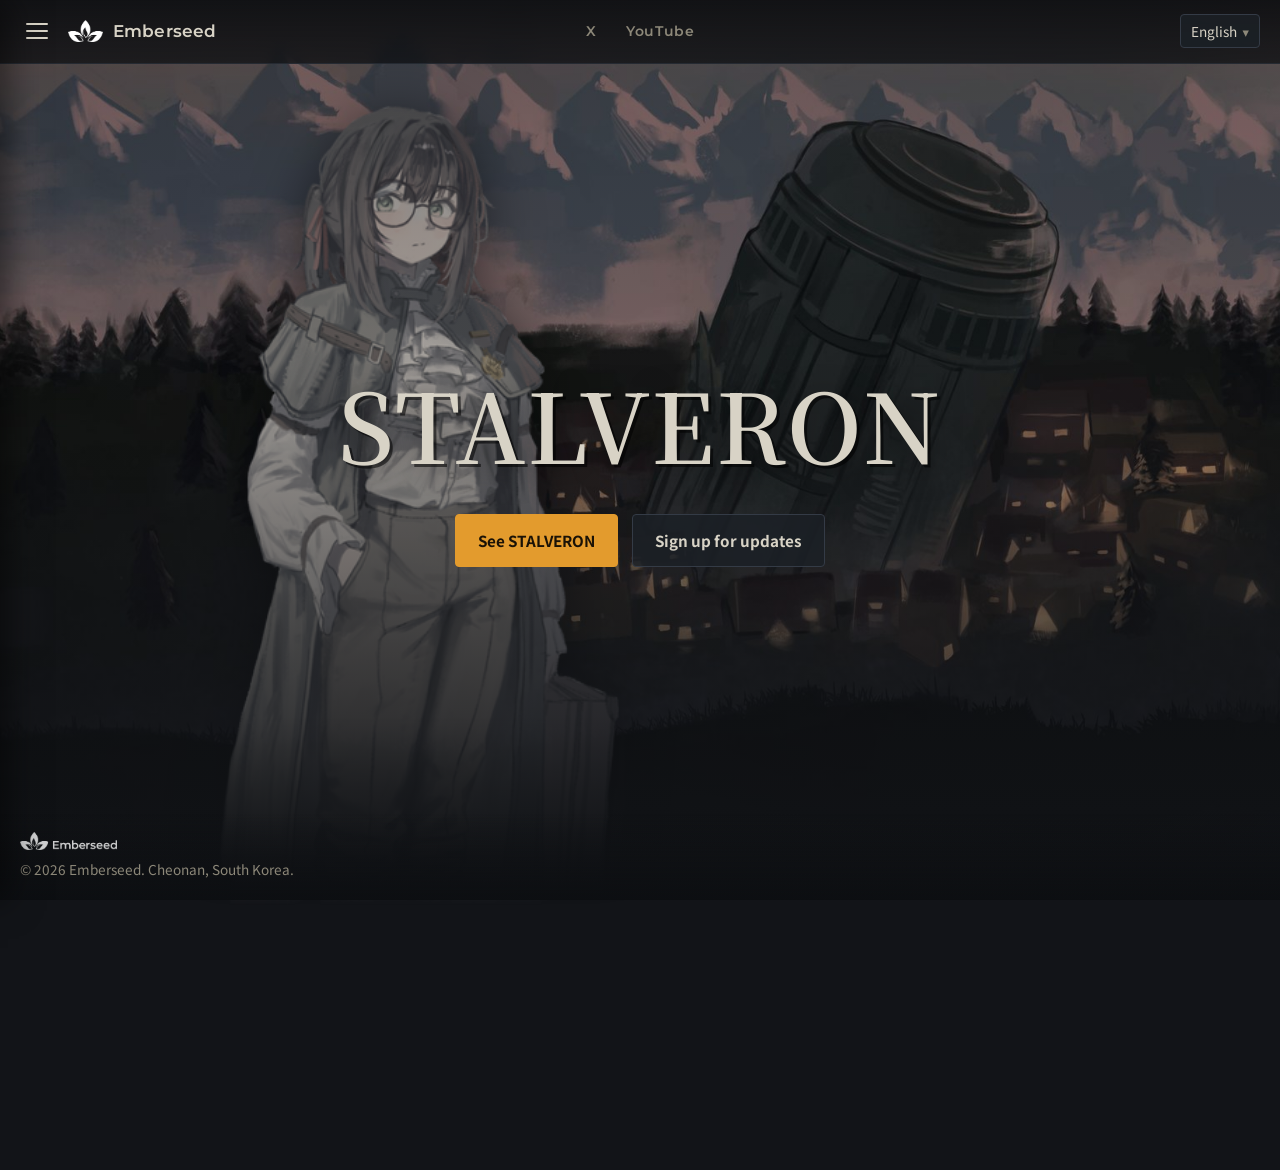
==== index.html @ d2053324 "서랍 STALVERON = 접고 펴는 머리(기본 펼침) · 밑에 게임 소개·데브로그·스핀오프 소설" ====
<!DOCTYPE html>
<html lang="ko">
<head>
<meta charset="utf-8">
<meta name="viewport" content="width=device-width, initial-scale=1">
<title data-i18n="home.title">Emberseed — 인디 게임 개발팀 엠버시드</title>
<meta name="description" data-i18n-content="home.desc" content="인디 게임 개발팀 Emberseed. 첫 작품 STALVERON을 만들고 있습니다.">
<meta property="og:title" content="Emberseed">
<meta property="og:description" data-i18n-content="home.desc" content="인디 게임 개발팀 Emberseed. 첫 작품 STALVERON을 만들고 있습니다.">
<meta property="og:image" content="assets/img/hero_dawn.jpg">
<link rel="icon" href="assets/img/favicon.png">
<link rel="preconnect" href="https://fonts.googleapis.com">
<link href="https://fonts.googleapis.com/css2?family=Montserrat:wght@500;600;700&family=Noto+Sans+KR:wght@400;500;700&family=Noto+Sans+JP:wght@400;500;700&family=Noto+Sans+SC:wght@400;500;700&family=Noto+Serif+KR:wght@400;600&display=swap" rel="stylesheet">
<link rel="stylesheet" href="assets/css/site.css">
</head>
<body class="home">

<header class="topbar">
  <div class="wrap">
    <div class="left">
      <button class="menu-btn" type="button" aria-label="메뉴" aria-expanded="false"><span></span><span></span><span></span></button>
      <a class="brand" href="index.html"><img src="assets/img/mark_white.png" alt=""> Emberseed</a>
    </div>
    <nav class="social" aria-label="Channels">
      <a href="https://x.com/emberseedgames" target="_blank" rel="noopener" title="X">X</a>
      <a href="https://www.youtube.com/@emberseedgames" target="_blank" rel="noopener" title="YouTube">YouTube</a>
    </nav>
    <div class="right">
      <div class="lang" aria-label="Language">
        <button class="lang-cur" type="button" aria-haspopup="listbox" aria-expanded="false"><span class="lang-cur-label">한국어</span><span class="caret">▾</span></button>
        <div class="lang-menu" role="listbox">
          <button type="button" role="option" data-lang="ko">한국어</button>
          <button type="button" role="option" data-lang="en">English</button>
          <button type="button" role="option" data-lang="ja">日本語</button>
          <button type="button" role="option" data-lang="zh">简体中文</button>
        </div>
      </div>
    </div>
  </div>
</header>

<div class="drawer-dim"></div>
<aside class="drawer" aria-hidden="true">
  <div class="drawer-head">
    <a class="brand" href="index.html"><img src="assets/img/mark_white.png" alt=""> Emberseed</a>
    <button class="drawer-close" type="button" aria-label="닫기">×</button>
  </div>
  <nav class="drawer-nav">
    <a href="team.html" data-i18n="nav.team">팀 소개</a>
    <div class="group open">
      <button class="group-head" type="button" aria-expanded="true"><span data-i18n="nav.game">STALVERON</span><span class="caret">▾</span></button>
      <div class="sub">
        <a href="stalveron.html" data-i18n="nav.intro">게임 소개</a>
        <a href="devlog.html" data-i18n="nav.devlog">데브로그</a>
        <a href="spinoff.html" data-i18n="nav.spinoff">스핀오프 소설</a>
      </div>
    </div>
    <a href="notify.html" data-i18n="nav.notify">소식 알림 신청</a>
    <div class="bottom">
      <a href="contact.html" data-i18n="nav.contact">연락</a>
    </div>
  </nav>
</aside>

<section class="hero">
  <img class="char" src="assets/img/portrait_elina.png" alt="">
  <div class="inner">
    <h1 class="game-title">STALVERON</h1>
    <a class="btn primary" href="stalveron.html" data-i18n="btn.game">STALVERON 보기</a>
    <a class="btn" href="notify.html#notify" data-notify data-i18n="btn.notify.news">소식 알림 신청</a>
  </div>
</section>

<footer class="footer">
  <div class="wrap">
    <div>
      <a class="brand" href="index.html"><img src="assets/img/logo_white_h.png" alt="Emberseed"></a>
      <div style="margin-top:8px" data-i18n="footer.copy">© 2026 Emberseed. 천안, 대한민국.</div>
    </div>
  </div>
</footer>

<script src="assets/i18n.js"></script>
<script src="assets/site.js"></script>
</body>
</html>
---- assets/css/site.css ----
/* Emberseed — 회사 홈페이지 · 톤 = 게임 UI 토큰(minosproto/ui/ui_theme.gd) */
:root {
  --ground: #121418;     /* 화면 바닥 강철 */
  --steel: #1c2026;      /* 판 강철 */
  --steel-hi: #343b46;   /* 모서리 빛 */
  --steel-lo: #0c0e11;   /* 모서리 그늘 */
  --ink: #d8d3c6;        /* 글(따뜻한 회백) */
  --ink-dim: #8d8879;    /* 흐린 글 · 라벨 */
  --amber: #e39b2d;      /* 주목 */
  --amber-deep: #a86a15;
  --star: #5fa8c7;       /* 별의 것 */
  --star-glow: #39c6e8;
  --magenta: #bf2389;    /* 회사 로고 단색 */
  --paper: #242118;
  --paper-ink: #cfc6ae;
  --max: 1120px;
  --font: "Noto Sans KR", "Pretendard", system-ui, -apple-system, "Segoe UI", sans-serif;
  --font-en: "Montserrat", "Noto Sans KR", sans-serif;
}
* { box-sizing: border-box; }
html { scroll-behavior: smooth; }
body {
  margin: 0; background: var(--ground); color: var(--ink);
  font-family: var(--font); font-size: 17px; line-height: 1.75;
  -webkit-font-smoothing: antialiased; word-break: keep-all;
}
a { color: var(--star); text-decoration: none; }
a:hover { color: var(--star-glow); }
img { max-width: 100%; display: block; }
h1, h2, h3 { font-weight: 700; line-height: 1.25; margin: 0 0 .5em; letter-spacing: -.01em; }
h1 { font-size: 2.6rem; }
h2 { font-size: 1.9rem; }
h3 { font-size: 1.2rem; }
p { margin: 0 0 1em; }
.en { font-family: var(--font-en); }
.dim { color: var(--ink-dim); }
.wrap { max-width: var(--max); margin: 0 auto; padding: 0 24px; }

/* ── 상단 바 ── */
.topbar {
  position: fixed; inset: 0 0 auto 0; z-index: 10; height: 64px;
  display: flex; align-items: center;
  background: linear-gradient(to bottom, rgba(12,14,17,.92), rgba(12,14,17,.75));
  border-bottom: 1px solid rgba(52,59,70,.6); backdrop-filter: blur(6px);
}
.topbar .wrap { display: grid; grid-template-columns: 1fr auto 1fr; align-items: center; width: 100%; max-width: none; padding: 0 20px; }   /* 왼쪽 ☰·마크 · 가운데 X·YouTube · 오른쪽 언어 */
.topbar .right { justify-self: end; }
.brand { display: flex; align-items: center; gap: 10px; color: var(--ink); font-family: var(--font-en); font-weight: 600; font-size: 1.05rem; letter-spacing: .01em; }
.brand img { height: 22px; width: auto; }
.topbar .left, .topbar .right { display: flex; align-items: center; gap: 14px; }
.social { display: flex; gap: 6px; justify-self: center; }
.social a { color: var(--ink-dim); font-family: var(--font-en); font-weight: 600; font-size: .9rem; letter-spacing: .04em; padding: 6px 12px; border-radius: 4px; }
.social a:hover { color: var(--amber); background: rgba(52,59,70,.35); }
/* ☰ */
.menu-btn { display: grid; gap: 5px; background: none; border: 0; padding: 8px 6px; cursor: pointer; }
.menu-btn span { display: block; width: 22px; height: 2px; background: var(--ink); border-radius: 2px; transition: .2s; }
.menu-btn:hover span { background: var(--amber); }
/* 서랍(왼쪽에서 밀려 나옴) */
.drawer-dim { position: fixed; inset: 0; background: rgba(0,0,0,.55); opacity: 0; pointer-events: none; transition: opacity .25s; z-index: 30; }
.drawer { position: fixed; top: 0; bottom: 0; left: 0; width: min(320px, 86vw); background: var(--steel); border-right: 1px solid var(--steel-hi); box-shadow: 8px 0 32px rgba(0,0,0,.5); transform: translateX(-100%); transition: transform .28s cubic-bezier(.2,.7,.2,1); z-index: 31; display: flex; flex-direction: column; }
body.drawer-open .drawer { transform: none; }
body.drawer-open .drawer-dim { opacity: 1; pointer-events: auto; }
.drawer-head { display: flex; align-items: center; justify-content: space-between; height: 64px; padding: 0 16px 0 20px; border-bottom: 1px solid rgba(52,59,70,.6); }
.drawer-close { background: none; border: 0; color: var(--ink-dim); font-size: 1.6rem; line-height: 1; cursor: pointer; padding: 4px 8px; }
.drawer-close:hover { color: var(--ink); }
.drawer-nav { display: flex; flex-direction: column; padding: 14px 12px; flex: 1; }
.drawer-nav a { color: var(--ink); padding: 12px 14px; border-radius: 4px; font-size: 1.05rem; font-weight: 500; }
.drawer-nav a:hover { background: rgba(52,59,70,.45); }
.drawer-nav a.on { color: var(--amber); }
.drawer-nav .group-head { display: flex; align-items: center; justify-content: space-between; width: 100%; background: none; border: 0; color: var(--ink); padding: 12px 14px; border-radius: 4px; font-size: 1.05rem; font-weight: 500; font-family: inherit; cursor: pointer; text-align: left; }
.drawer-nav .group-head:hover { background: rgba(52,59,70,.45); }
.drawer-nav .group-head .caret { color: var(--ink-dim); transition: transform .2s; }
.drawer-nav .group:not(.open) .group-head .caret { transform: rotate(-90deg); }
.drawer-nav .group:not(.open) .sub { display: none; }
.drawer-nav .sub { display: flex; flex-direction: column; margin: 0 0 6px 18px; border-left: 2px solid var(--steel-hi); }
.drawer-nav .sub a { font-size: .95rem; color: var(--ink-dim); padding: 9px 14px; }
.drawer-nav .sub a:hover, .drawer-nav .sub a.on { color: var(--amber); }
.drawer-nav .bottom { margin-top: auto; border-top: 1px solid rgba(52,59,70,.6); padding-top: 12px; display: flex; flex-direction: column; }
.notify-page { padding: 12px; }
/* 언어 전환기(드롭다운) */
.lang { position: relative; }
.lang-cur { display: flex; align-items: center; gap: 6px; background: rgba(28,32,38,.85); border: 1px solid var(--steel-hi); color: var(--ink); border-radius: 4px; padding: 6px 10px; font-size: .85rem; font-family: inherit; cursor: pointer; }
.lang-cur:hover { border-color: var(--amber); }
.lang-cur .caret { color: var(--ink-dim); font-size: .8rem; }
.lang-menu { display: none; position: absolute; right: 0; top: calc(100% + 6px); min-width: 140px; background: var(--steel); border: 1px solid var(--steel-hi); border-radius: 6px; padding: 6px; box-shadow: 0 10px 28px rgba(0,0,0,.5); z-index: 20; }
.lang.open .lang-menu { display: grid; }
.lang-menu button { display: block; width: 100%; text-align: left; background: none; border: 0; color: var(--ink-dim); padding: 8px 10px; border-radius: 4px; font-size: .9rem; font-family: inherit; cursor: pointer; }
.lang-menu button:hover { color: var(--ink); background: rgba(52,59,70,.45); }
.lang-menu button.on { color: var(--amber); }
html[lang="ja"] body { font-family: "Noto Sans JP", var(--font); word-break: normal; }
html[lang="zh"] body { font-family: "Noto Sans SC", var(--font); word-break: normal; }
html[lang="en"] body { word-break: normal; }

/* ── 히어로(첫 화면) ── */
.hero {
  position: relative; min-height: 100vh; display: grid; place-items: center; text-align: center;
  background: var(--ground) url("../img/hero_dawn.jpg") center / cover no-repeat;
}
.hero::after {
  content: ""; position: absolute; inset: 0;
  background: linear-gradient(to bottom, rgba(18,20,24,.35) 0%, rgba(18,20,24,.15) 40%, rgba(18,20,24,.92) 100%);
}
.hero .inner { position: relative; z-index: 1; padding: 120px 24px 80px; }
/* 게임 타이틀 화면 그대로(scenes/title_screen.gd _apply_ink_theme) = 명조 · 종이빛 · 검은 그림자 · 호박 부제 */
.hero .game-title { font-family: "Noto Serif KR", serif; font-weight: 600; font-size: clamp(64px, 7.5vw, 120px); line-height: 1.05; letter-spacing: .02em; color: #d8d3c6; text-shadow: 3px 3px 0 rgba(0,0,0,.55), 0 6px 30px rgba(0,0,0,.5); margin: 0 0 40px; }
.hero .lead { font-size: 1.25rem; margin-bottom: .3em; }
.hero .sub { color: var(--ink-dim); font-size: .95rem; margin-bottom: 36px; }
/* 회사 첫 화면 = 한 화면(스크롤 없음) · 왼쪽 엘리나 */
body.home { overflow: hidden; height: 100vh; }
body.home .hero { height: 100vh; min-height: 0; }
body.home .footer { position: fixed; left: 0; right: 0; bottom: 0; border-top: 0; padding: 18px 0; background: linear-gradient(to top, rgba(12,14,17,.85), rgba(12,14,17,0)); z-index: 2; }
body.home .footer .wrap { justify-content: flex-start; max-width: none; padding: 0 20px; }   /* 맨 왼쪽 아래 */
.hero .char {
  /* 상반신만 크게 = 전신 그림을 2배로 키워 화면 아래로 내린다(머리~허리만 보임) */
  position: absolute; left: -1vw; bottom: -30vh; height: 140vh; width: auto; z-index: 0;   /* 0 = 배경 어둠(::after) 아래 → 같은 톤을 받는다 · 머리 꼭대기 ≈ 화면 14% */
  filter: brightness(.86) saturate(.85) contrast(.96) drop-shadow(0 8px 26px rgba(0,0,0,.55));
  -webkit-mask-image: linear-gradient(to bottom, #000 64%, rgba(0,0,0,0) 79%);
  mask-image: linear-gradient(to bottom, #000 64%, rgba(0,0,0,0) 79%);              /* 허벅지 아래는 땅 어둠에 녹인다 */
  pointer-events: none;
}
@media (max-width: 1100px) { .hero .char { height: 70vh; left: 0; opacity: .85; } }
@media (max-width: 820px) { .hero .char { display: none; } }

/* ── 작은 배너(하위 페이지 머리) ── */
.banner {
  position: relative; min-height: 46vh; display: grid; align-items: end;
  background-color: var(--ground); background-position: center; background-size: cover; background-repeat: no-repeat;
}
.banner::after { content: ""; position: absolute; inset: 0; background: linear-gradient(to bottom, rgba(18,20,24,.55), rgba(18,20,24,.96)); }
.banner .inner { position: relative; z-index: 1; padding: 120px 0 36px; }
.banner .kicker { color: var(--amber); font-size: .85rem; letter-spacing: .25em; text-transform: uppercase; font-family: var(--font-en); margin-bottom: 8px; }
.banner h1 { margin-bottom: .2em; }
.banner .tag { color: var(--ink-dim); font-size: 1.05rem; max-width: 640px; }

/* ── 버튼 ── */
.btn {
  display: inline-block; padding: 12px 22px; border-radius: 4px; font-weight: 700; font-size: .95rem;
  border: 1px solid var(--steel-hi); background: rgba(28,32,38,.85); color: var(--ink); transition: .15s;
}
.btn:hover { border-color: var(--amber); color: var(--amber); }
.btn.primary { background: var(--amber); border-color: var(--amber); color: #1a1206; }
.btn.primary:hover { background: #f0ad45; color: #1a1206; }
.btn + .btn { margin-left: 10px; }

/* ── 절 ── */
.section { padding: 80px 0; border-top: 1px solid rgba(52,59,70,.45); }
.section.tight { padding: 56px 0; }
.section .kicker { color: var(--amber); font-size: .8rem; letter-spacing: .25em; text-transform: uppercase; font-family: var(--font-en); margin-bottom: 6px; }
.section h2 { margin-bottom: .6em; }
.cols { display: grid; gap: 40px; grid-template-columns: 1fr 1fr; align-items: start; }
.cols-3 { display: grid; gap: 24px; grid-template-columns: repeat(3, 1fr); }
.prose { max-width: 720px; }
.prose p { color: var(--ink); }
.prose .quote { color: var(--paper-ink); border-left: 3px solid var(--amber-deep); padding: 4px 0 4px 18px; margin: 1.4em 0; font-size: 1.12rem; }

/* 판(카드) = 강철판 */
.card {
  background: var(--steel); border: 1px solid var(--steel-hi); border-radius: 6px; padding: 24px;
  box-shadow: inset 0 1px 0 rgba(255,255,255,.04), 0 6px 20px rgba(0,0,0,.35);
}
.card h3 { color: var(--ink); }
.card p { color: var(--ink-dim); font-size: .97rem; margin: 0; }
.card .n { color: var(--amber); font-family: var(--font-en); font-weight: 600; font-size: .8rem; letter-spacing: .15em; margin-bottom: 8px; }

/* 그림 */
.figure { border: 1px solid var(--steel-hi); border-radius: 6px; overflow: hidden; background: var(--steel-lo); }
.figure figcaption { padding: 10px 14px; color: var(--ink-dim); font-size: .85rem; border-top: 1px solid var(--steel-hi); }

/* 인물 */
.cast { display: grid; grid-template-columns: repeat(3, minmax(0, 1fr)); gap: 24px; }
.cast .who { min-width: 0; }
.cast .who { text-align: center; }
.cast .who .pic {
  height: 360px; display: grid; place-items: end center; overflow: hidden; border-radius: 6px;
  background: radial-gradient(ellipse at 50% 85%, rgba(227,155,45,.14), rgba(18,20,24,0) 60%), var(--steel);
  border: 1px solid var(--steel-hi);
}
.cast .who .pic img { height: 100%; width: auto; max-width: 100%; object-fit: contain; }
.cast .who h3 { margin: 14px 0 2px; }
.cast .who p { color: var(--ink-dim); font-size: .92rem; margin: 0; }

/* 표(사양) */
.spec { width: 100%; border-collapse: collapse; font-size: .97rem; }
.spec th, .spec td { text-align: left; padding: 10px 12px; border-bottom: 1px solid rgba(52,59,70,.6); vertical-align: top; }
.spec th { color: var(--ink-dim); font-weight: 500; width: 36%; white-space: nowrap; }

/* 데브로그 목록 · 연표 */
.timeline { list-style: none; margin: 0; padding: 0; border-left: 2px solid var(--steel-hi); }
.timeline li { position: relative; padding: 0 0 28px 28px; }
.timeline li::before { content: ""; position: absolute; left: -7px; top: 10px; width: 12px; height: 12px; border-radius: 50%; background: var(--ground); border: 2px solid var(--amber); }
.timeline .when { color: var(--amber); font-family: var(--font-en); font-weight: 600; font-size: .85rem; letter-spacing: .08em; }
.timeline h3 { margin: 2px 0 4px; }
.timeline p { color: var(--ink-dim); margin: 0; font-size: .97rem; }
.post { border: 1px solid var(--steel-hi); border-radius: 6px; padding: 28px; background: var(--steel); margin-bottom: 20px; }
.post .meta { color: var(--ink-dim); font-size: .85rem; margin-bottom: 6px; }
.post h3 { margin-bottom: .4em; }
.post p { color: var(--ink); margin: 0; }

/* 알림 신청 · 연락 */
.notify { background: linear-gradient(180deg, rgba(28,32,38,.9), rgba(18,20,24,.9)); border: 1px solid var(--steel-hi); border-radius: 8px; padding: 36px; text-align: center; }
.notify h2 { margin-bottom: .3em; }
.notify p { color: var(--ink-dim); max-width: 560px; margin: 0 auto 20px; }
.links { list-style: none; padding: 0; margin: 0; display: grid; gap: 12px; }
.links li { display: flex; gap: 14px; align-items: baseline; }
.links .k { color: var(--ink-dim); width: 90px; flex: none; font-size: .9rem; }
.links a, .links span { color: var(--ink); font-family: var(--font-en); }
.links a:hover { color: var(--star-glow); }

/* 바닥 */
.footer { border-top: 1px solid rgba(52,59,70,.6); padding: 40px 0 48px; color: var(--ink-dim); font-size: .85rem; }
.footer .wrap { display: flex; justify-content: space-between; align-items: center; gap: 20px; flex-wrap: wrap; }
.footer .brand img { height: 18px; opacity: .8; }
.footer nav a { color: var(--ink-dim); margin-left: 16px; }
.footer nav a:hover { color: var(--ink); }

@media (max-width: 820px) {
  body { font-size: 16px; }
  h1 { font-size: 2rem; } h2 { font-size: 1.55rem; }
  .cols, .cols-3, .cast { grid-template-columns: 1fr; }
  .cast .who .pic { height: 300px; }
  .topbar .right { gap: 8px; }
  .lang-cur { padding: 5px 8px; font-size: .8rem; }
  .section { padding: 56px 0; }
  .notify { padding: 28px 20px; }
  .btn + .btn { margin-left: 0; margin-top: 10px; }
}
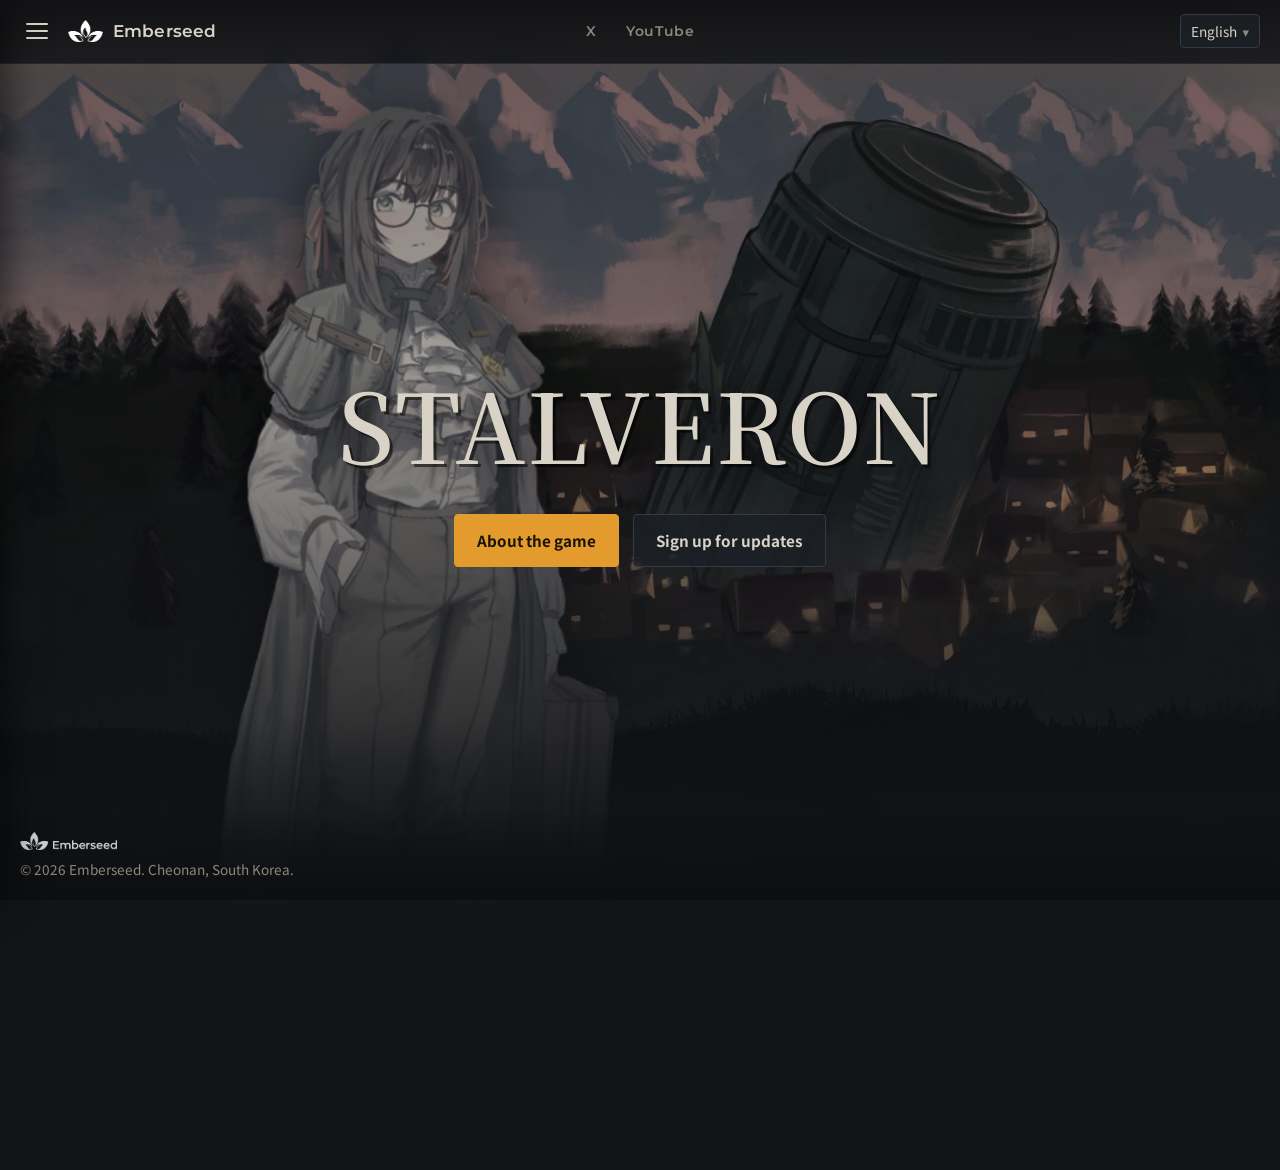
==== commit 34dfa47a: "첫 화면 버튼 «STALVERON 보기» → «게임 소개»(서랍과 같은 키 · btn.game 삭제)" ====
--- a/index.html
+++ b/index.html
@@ -51,7 +51,7 @@
       <button class="group-head" type="button" aria-expanded="true"><span data-i18n="nav.game">STALVERON</span><span class="caret">▾</span></button>
       <div class="sub">
         <a href="stalveron.html" data-i18n="nav.intro">게임 소개</a>
-        <a href="devlog.html" data-i18n="nav.devlog">데브로그</a>
+        <a href="devlog.html" data-i18n="nav.devlog">개발일지</a>
         <a href="spinoff.html" data-i18n="nav.spinoff">스핀오프 소설</a>
       </div>
     </div>
@@ -66,7 +66,7 @@
   <img class="char" src="assets/img/portrait_elina.png" alt="">
   <div class="inner">
     <h1 class="game-title">STALVERON</h1>
-    <a class="btn primary" href="stalveron.html" data-i18n="btn.game">STALVERON 보기</a>
+    <a class="btn primary" href="stalveron.html" data-i18n="nav.intro">게임 소개</a>
     <a class="btn" href="notify.html#notify" data-notify data-i18n="btn.notify.news">소식 알림 신청</a>
   </div>
 </section>
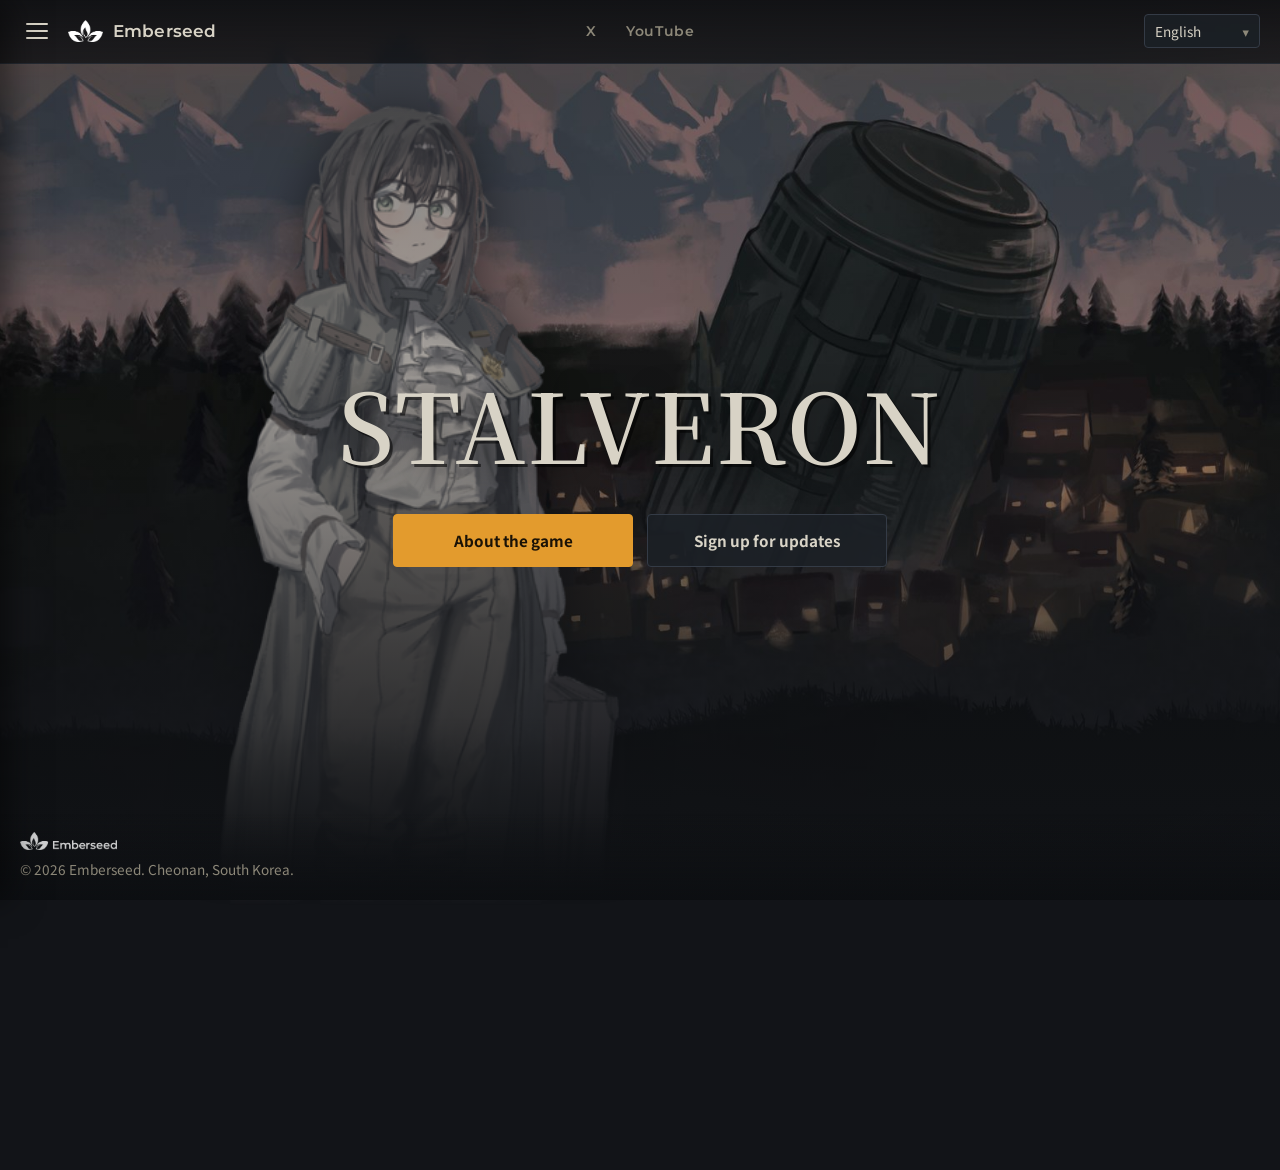
==== commit c95f5dd5: "서랍 머리 = 같은 자리 ☰(×) 닫기 · 로고는 링크 ✗ — 같은 자리 두 번 누르면 닫힘" ====
--- a/index.html
+++ b/index.html
@@ -42,8 +42,8 @@
 <div class="drawer-dim"></div>
 <aside class="drawer" aria-hidden="true">
   <div class="drawer-head">
-    <a class="brand" href="index.html"><img src="assets/img/mark_white.png" alt=""> Emberseed</a>
-    <button class="drawer-close" type="button" aria-label="닫기">×</button>
+    <button class="menu-btn drawer-close" type="button" aria-label="닫기"><span></span><span></span><span></span></button>
+    <span class="brand"><img src="assets/img/mark_white.png" alt=""> Emberseed</span>
   </div>
   <nav class="drawer-nav">
     <a href="team.html" data-i18n="nav.team">팀 소개</a>
--- a/assets/css/site.css
+++ b/assets/css/site.css
@@ -60,9 +60,11 @@
 .drawer { position: fixed; top: 0; bottom: 0; left: 0; width: min(320px, 86vw); background: var(--steel); border-right: 1px solid var(--steel-hi); box-shadow: 8px 0 32px rgba(0,0,0,.5); transform: translateX(-100%); transition: transform .28s cubic-bezier(.2,.7,.2,1); z-index: 31; display: flex; flex-direction: column; }
 body.drawer-open .drawer { transform: none; }
 body.drawer-open .drawer-dim { opacity: 1; pointer-events: auto; }
-.drawer-head { display: flex; align-items: center; justify-content: space-between; height: 64px; padding: 0 16px 0 20px; border-bottom: 1px solid rgba(52,59,70,.6); }
-.drawer-close { background: none; border: 0; color: var(--ink-dim); font-size: 1.6rem; line-height: 1; cursor: pointer; padding: 4px 8px; }
-.drawer-close:hover { color: var(--ink); }
+.drawer-head { display: flex; align-items: center; gap: 14px; height: 64px; padding: 0 20px; border-bottom: 1px solid rgba(52,59,70,.6); }   /* 상단 바 ☰ 와 같은 자리 */
+.drawer-head .brand { cursor: default; }
+.drawer-close span:nth-child(1) { transform: translateY(7px) rotate(45deg); }   /* ☰ → × */
+.drawer-close span:nth-child(2) { opacity: 0; }
+.drawer-close span:nth-child(3) { transform: translateY(-7px) rotate(-45deg); }
 .drawer-nav { display: flex; flex-direction: column; padding: 14px 12px; flex: 1; }
 .drawer-nav a { color: var(--ink); padding: 12px 14px; border-radius: 4px; font-size: 1.05rem; font-weight: 500; }
 .drawer-nav a:hover { background: rgba(52,59,70,.45); }
@@ -79,7 +81,7 @@
 .notify-page { padding: 12px; }
 /* 언어 전환기(드롭다운) */
 .lang { position: relative; }
-.lang-cur { display: flex; align-items: center; gap: 6px; background: rgba(28,32,38,.85); border: 1px solid var(--steel-hi); color: var(--ink); border-radius: 4px; padding: 6px 10px; font-size: .85rem; font-family: inherit; cursor: pointer; }
+.lang-cur { display: flex; align-items: center; justify-content: space-between; gap: 6px; min-width: 116px; background: rgba(28,32,38,.85); border: 1px solid var(--steel-hi); color: var(--ink); border-radius: 4px; padding: 6px 10px; font-size: .85rem; font-family: inherit; cursor: pointer; }
 .lang-cur:hover { border-color: var(--amber); }
 .lang-cur .caret { color: var(--ink-dim); font-size: .8rem; }
 .lang-menu { display: none; position: absolute; right: 0; top: calc(100% + 6px); min-width: 140px; background: var(--steel); border: 1px solid var(--steel-hi); border-radius: 6px; padding: 6px; box-shadow: 0 10px 28px rgba(0,0,0,.5); z-index: 20; }
@@ -127,7 +129,7 @@
   background-color: var(--ground); background-position: center; background-size: cover; background-repeat: no-repeat;
 }
 .banner::after { content: ""; position: absolute; inset: 0; background: linear-gradient(to bottom, rgba(18,20,24,.55), rgba(18,20,24,.96)); }
-.banner .inner { position: relative; z-index: 1; padding: 120px 0 36px; }
+.banner .inner { position: relative; z-index: 1; width: 100%; padding: 120px 24px 36px; }   /* 본문 .wrap 과 같은 왼쪽 선 */
 .banner .kicker { color: var(--amber); font-size: .85rem; letter-spacing: .25em; text-transform: uppercase; font-family: var(--font-en); margin-bottom: 8px; }
 .banner h1 { margin-bottom: .2em; }
 .banner .tag { color: var(--ink-dim); font-size: 1.05rem; max-width: 640px; }
@@ -141,6 +143,7 @@
 .btn.primary { background: var(--amber); border-color: var(--amber); color: #1a1206; }
 .btn.primary:hover { background: #f0ad45; color: #1a1206; }
 .btn + .btn { margin-left: 10px; }
+.hero .btn, .notify .btn { min-width: 240px; text-align: center; }          /* 말이 바뀌어도 버튼 크기 고정 */
 
 /* ── 절 ── */
 .section { padding: 80px 0; border-top: 1px solid rgba(52,59,70,.45); }
@@ -161,6 +164,21 @@
 .card h3 { color: var(--ink); }
 .card p { color: var(--ink-dim); font-size: .97rem; margin: 0; }
 .card .n { color: var(--amber); font-family: var(--font-en); font-weight: 600; font-size: .8rem; letter-spacing: .15em; margin-bottom: 8px; }
+/* 팀원 = 세로로 한 줄씩 · 왼쪽 큰 아바타 · 오른쪽 글 */
+.members { display: grid; gap: 20px; }
+.card.member { display: grid; grid-template-columns: 160px 1fr; gap: 32px; align-items: center; padding: 32px 36px; }
+.card.member .avatar { width: 160px; height: 160px; border-radius: 50%; overflow: hidden; background: radial-gradient(circle at 50% 40%, #2a3038, #1a1e24); border: 1px solid var(--steel-hi); display: grid; place-items: center; }
+.card.member .avatar img { width: 100%; height: 100%; object-fit: cover; }
+.card.member .avatar img.mark { width: 64px; height: auto; opacity: .55; }   /* 사진 없는 자리 = 마크 */
+.card.member { min-height: 224px; }
+.card.member .who { min-height: 124px; display: flex; flex-direction: column; justify-content: center; }
+.card.member .who h3 { font-size: 1.6rem; margin: 4px 0 10px; min-height: calc(1.6rem * 1.25 + .8rem * 1.5 + 2px); }   /* 영어 줄이 없어도 같은 높이 */
+.card.member .who p { font-size: 1.05rem; }
+.card.member .who .social-row { margin-top: 10px; min-height: 1.4em; font-size: .9rem; font-family: var(--font-en); }   /* 비어 있어도 자리를 지킨다 */
+.card.member .who .social-row a { color: var(--ink-dim); }
+.card.member .who .social-row a:hover { color: var(--amber); }
+@media (max-width: 820px) { .card.member { grid-template-columns: 1fr; justify-items: center; text-align: center; } }
+.card .name small { display: block; color: var(--ink-dim); font-family: var(--font-en); font-weight: 500; font-size: .8rem; letter-spacing: .04em; margin-top: 2px; }   /* 이름 = 한글 + 영어 고정(언어와 무관) */
 
 /* 그림 */
 .figure { border: 1px solid var(--steel-hi); border-radius: 6px; overflow: hidden; background: var(--steel-lo); }
@@ -197,9 +215,10 @@
 .post p { color: var(--ink); margin: 0; }
 
 /* 알림 신청 · 연락 */
-.notify { background: linear-gradient(180deg, rgba(28,32,38,.9), rgba(18,20,24,.9)); border: 1px solid var(--steel-hi); border-radius: 8px; padding: 36px; text-align: center; }
+.notify { padding: 24px 0; text-align: center; }   /* 상자 없음 — 버튼 + 한 줄 */
 .notify h2 { margin-bottom: .3em; }
 .notify p { color: var(--ink-dim); max-width: 560px; margin: 0 auto 20px; }
+.notify p.below { margin: 16px auto 0; }   /* 버튼 밑 설명 */
 .links { list-style: none; padding: 0; margin: 0; display: grid; gap: 12px; }
 .links li { display: flex; gap: 14px; align-items: baseline; }
 .links .k { color: var(--ink-dim); width: 90px; flex: none; font-size: .9rem; }
@@ -208,7 +227,7 @@
 
 /* 바닥 */
 .footer { border-top: 1px solid rgba(52,59,70,.6); padding: 40px 0 48px; color: var(--ink-dim); font-size: .85rem; }
-.footer .wrap { display: flex; justify-content: space-between; align-items: center; gap: 20px; flex-wrap: wrap; }
+.footer .wrap { display: flex; justify-content: flex-start; align-items: center; gap: 20px; flex-wrap: wrap; max-width: none; padding: 0 20px; }   /* 모든 페이지 = 첫 화면처럼 맨 왼쪽 */
 .footer .brand img { height: 18px; opacity: .8; }
 .footer nav a { color: var(--ink-dim); margin-left: 16px; }
 .footer nav a:hover { color: var(--ink); }
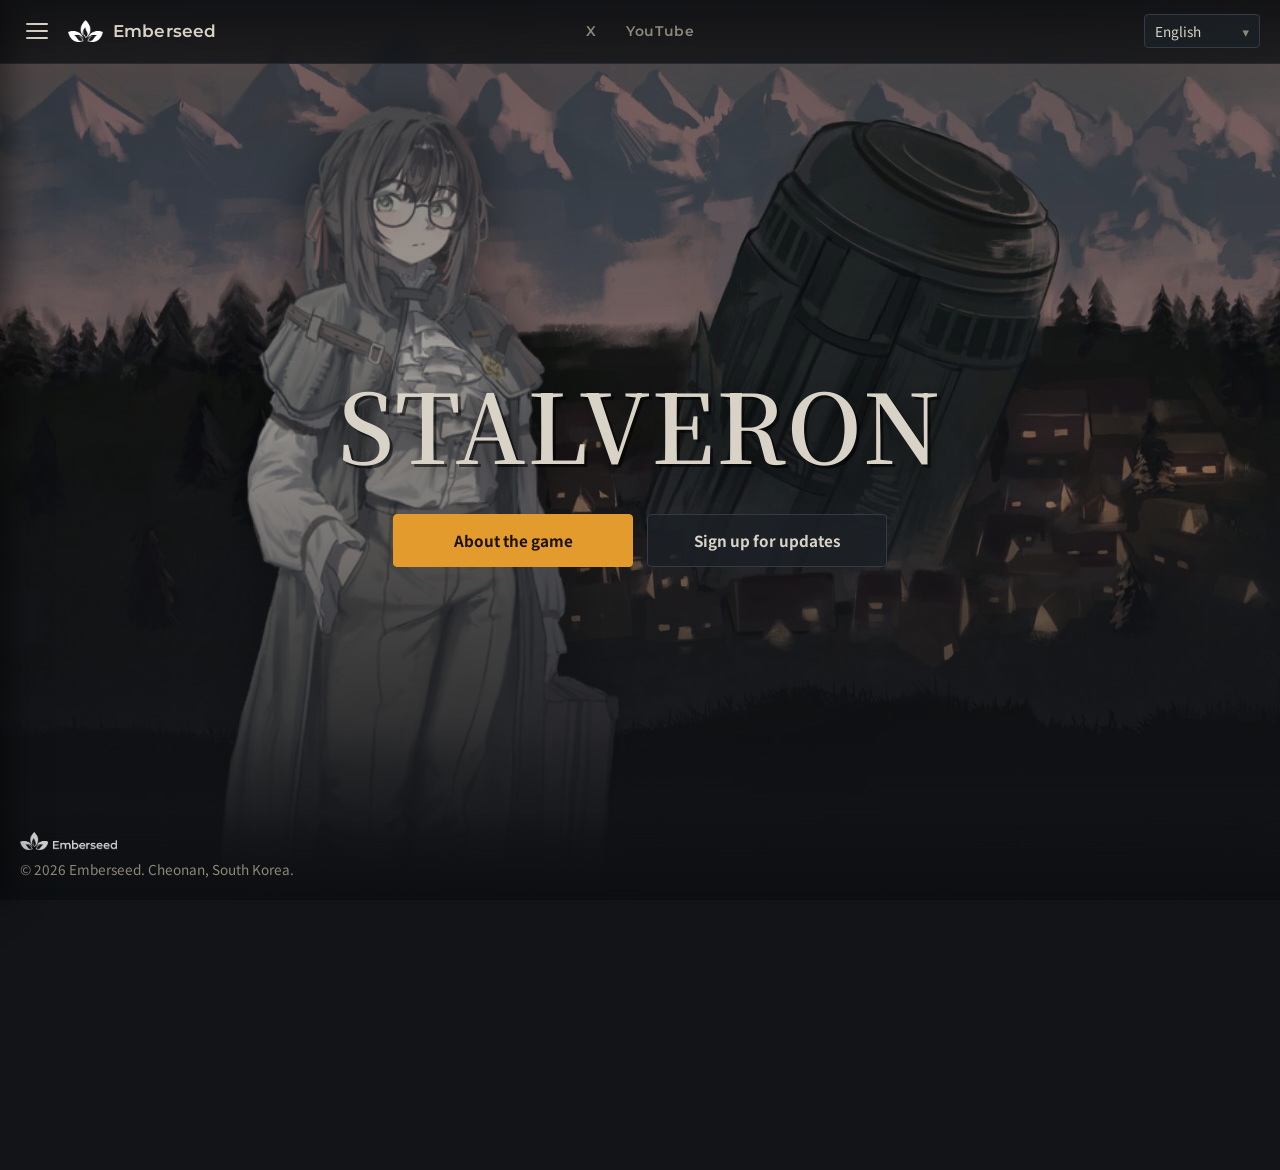
==== commit 946454f2: "폰 폭 보강 — 상단 바 두 칸(X·YouTube 는 서랍 맨 아래) · 타이틀·버튼·여백 축소 · 수동 줄바꿈 끔 · 가로 넘침 차단" ====
--- a/index.html
+++ b/index.html
@@ -58,6 +58,10 @@
     <a href="notify.html" data-i18n="nav.notify">소식 알림 신청</a>
     <div class="bottom">
       <a href="contact.html" data-i18n="nav.contact">연락</a>
+      <div class="drawer-social">
+        <a href="https://x.com/emberseedgames" target="_blank" rel="noopener">X</a>
+        <a href="https://www.youtube.com/@emberseedgames" target="_blank" rel="noopener">YouTube</a>
+      </div>
     </div>
   </nav>
 </aside>
--- a/assets/css/site.css
+++ b/assets/css/site.css
@@ -62,9 +62,7 @@
 body.drawer-open .drawer-dim { opacity: 1; pointer-events: auto; }
 .drawer-head { display: flex; align-items: center; gap: 14px; height: 64px; padding: 0 20px; border-bottom: 1px solid rgba(52,59,70,.6); }   /* 상단 바 ☰ 와 같은 자리 */
 .drawer-head .brand { cursor: default; }
-.drawer-close span:nth-child(1) { transform: translateY(7px) rotate(45deg); }   /* ☰ → × */
-.drawer-close span:nth-child(2) { opacity: 0; }
-.drawer-close span:nth-child(3) { transform: translateY(-7px) rotate(-45deg); }
+.drawer-close span { background: var(--amber); }   /* 열린 상태 = ☰ 그대로 · 호박색 */
 .drawer-nav { display: flex; flex-direction: column; padding: 14px 12px; flex: 1; }
 .drawer-nav a { color: var(--ink); padding: 12px 14px; border-radius: 4px; font-size: 1.05rem; font-weight: 500; }
 .drawer-nav a:hover { background: rgba(52,59,70,.45); }
@@ -152,7 +150,12 @@
 .section h2 { margin-bottom: .6em; }
 .cols { display: grid; gap: 40px; grid-template-columns: 1fr 1fr; align-items: start; }
 .cols-3 { display: grid; gap: 24px; grid-template-columns: repeat(3, 1fr); }
+.cols.story { max-width: 1480px; grid-template-columns: 3fr 2fr; gap: 56px; align-items: center; }   /* 그림 왼쪽·크게 · 글 오른쪽 · 틀도 넓게 */
+.cols.story .shot { width: 100%; height: auto; display: block; border-radius: 6px; box-shadow: 0 10px 30px rgba(0,0,0,.45); }
+.cols.story.flip { grid-template-columns: 2fr 3fr; }                 /* 글 왼쪽 · 그림 오른쪽 */
+.cols.story .shot.placeholder { aspect-ratio: 16 / 9; display: grid; place-items: center; background: var(--steel); border: 1px dashed var(--steel-hi); color: var(--ink-dim); font-size: .95rem; letter-spacing: .1em; }
 .prose { max-width: 720px; }
+.prose p, .banner .tag, .card p { word-break: keep-all; overflow-wrap: normal; text-wrap: pretty; }   /* 낱말 중간에서 안 끊는다(한국어) */
 .prose p { color: var(--ink); }
 .prose .quote { color: var(--paper-ink); border-left: 3px solid var(--amber-deep); padding: 4px 0 4px 18px; margin: 1.4em 0; font-size: 1.12rem; }
 
@@ -164,6 +167,11 @@
 .card h3 { color: var(--ink); }
 .card p { color: var(--ink-dim); font-size: .97rem; margin: 0; }
 .card .n { color: var(--amber); font-family: var(--font-en); font-weight: 600; font-size: .8rem; letter-spacing: .15em; margin-bottom: 8px; }
+/* 드리는 말씀(팀 소개 맨 위) = 명조 · 좁은 단 · 서명 */
+.letter { max-width: 720px; }
+.letter h2 { font-size: 1.4rem; margin-bottom: .8em; }
+.letter p { font-family: "Noto Serif KR", serif; font-size: 1.08rem; line-height: 1.95; color: var(--paper-ink); }
+.letter .sign { font-family: "Noto Serif KR", serif; color: var(--ink-dim); margin-top: 1.2em; }
 /* 팀원 = 세로로 한 줄씩 · 왼쪽 큰 아바타 · 오른쪽 글 */
 .members { display: grid; gap: 20px; }
 .card.member { display: grid; grid-template-columns: 160px 1fr; gap: 32px; align-items: center; padding: 32px 36px; }
@@ -184,24 +192,53 @@
 .figure { border: 1px solid var(--steel-hi); border-radius: 6px; overflow: hidden; background: var(--steel-lo); }
 .figure figcaption { padding: 10px 14px; color: var(--ink-dim); font-size: .85rem; border-top: 1px solid var(--steel-hi); }
 
-/* 인물 */
-.cast { display: grid; grid-template-columns: repeat(3, minmax(0, 1fr)); gap: 24px; }
-.cast .who { min-width: 0; }
-.cast .who { text-align: center; }
-.cast .who .pic {
-  height: 360px; display: grid; place-items: end center; overflow: hidden; border-radius: 6px;
-  background: radial-gradient(ellipse at 50% 85%, rgba(227,155,45,.14), rgba(18,20,24,0) 60%), var(--steel);
-  border: 1px solid var(--steel-hi);
-}
-.cast .who .pic img { height: 100%; width: auto; max-width: 100%; object-fit: contain; }
-.cast .who h3 { margin: 14px 0 2px; }
-.cast .who p { color: var(--ink-dim); font-size: .92rem; margin: 0; }
+/* 인물 = 액자 셋(세로 3:4 · 강철 테 · 상반신이 채움 · 아래 이름판) */
+.wrap.wide { max-width: 1480px; }   /* 스토리 절과 같은 넓은 틀 */
+.cast { display: grid; grid-template-columns: repeat(4, minmax(0, 1fr)); gap: 28px; }   /* 4×2 · 틀을 넓혀 액자 크기는 세 칸 때와 같다 */
+/* 초상 없는 인물 = 빈 액자(역할·이름만) */
+.cast .frame.censored { background: radial-gradient(ellipse at 50% 40%, #1c2026, #0f1114 70%); }
+.cast .frame { position: relative; margin: 0; aspect-ratio: 3 / 4; overflow: hidden; border-radius: 4px; background: #15181d; border: 1px solid var(--steel-hi); box-shadow: inset 0 0 0 6px #0f1114, inset 0 0 0 7px rgba(52,59,70,.6), 0 12px 30px rgba(0,0,0,.45); }
+.cast .frame img { position: absolute; inset: 0; width: 100%; height: 100%; object-fit: cover; filter: brightness(.92); }   /* 액자용 파일(frame_*.jpg) = 머리 기준 같은 창으로 미리 잘라 둠 */
+.cast .frame figcaption { position: absolute; left: 0; right: 0; bottom: 0; height: 168px; box-sizing: border-box; padding: 34px 18px 14px; display: flex; flex-direction: column; justify-content: flex-start; background: linear-gradient(to top, rgba(12,14,17,.97) 55%, rgba(12,14,17,0)); }   /* 높이 고정 = 역할·이름 자리가 여덟 다 같다 */
+.cast .frame figcaption em { display: block; font-style: normal; color: var(--amber); font-size: .82rem; letter-spacing: .08em; margin-bottom: 0; line-height: 1.3; }   /* 역할(호박) */
+.cast .frame figcaption strong { display: block; font-size: 1.45rem; line-height: 1.25; color: var(--ink); }
+.cast .frame figcaption q { display: block; quotes: "“" "”"; font-family: "Noto Serif KR", serif; color: var(--paper-ink); font-size: .9rem; line-height: 1.45; margin-top: 6px; padding-left: .6em; text-indent: -.6em; }   /* 대사 한 줄 · 여는 따옴표는 밖에 걸어 둘째 줄이 글자 밑에 맞는다 */
 
 /* 표(사양) */
-.spec { width: 100%; border-collapse: collapse; font-size: .97rem; }
+.spec { width: 100%; max-width: 640px; border-collapse: collapse; font-size: .97rem; }
+.wrap.release { text-align: center; }   /* 스팀 위젯이 생기기 전까지 가운데 · 그 뒤 = 표 왼쪽 · 위젯 오른쪽 */
+.wrap.release .spec { margin: 0 auto; text-align: left; }
 .spec th, .spec td { text-align: left; padding: 10px 12px; border-bottom: 1px solid rgba(52,59,70,.6); vertical-align: top; }
 .spec th { color: var(--ink-dim); font-weight: 500; width: 36%; white-space: nowrap; }
 
+/* 개발일지 = 게시판(행을 누르면 본문이 그 자리에서 펼쳐진다) */
+.board { border-top: 1px solid var(--steel-hi); }
+.board .post { border-bottom: 1px solid rgba(52,59,70,.6); }
+.board summary { list-style: none; display: grid; grid-template-columns: 120px 1fr auto; gap: 20px; align-items: center; padding: 18px 10px; color: var(--ink); cursor: pointer; }
+.board summary::-webkit-details-marker { display: none; }
+.board summary:hover, .board .post[open] summary { background: rgba(52,59,70,.25); }
+.board .date { color: var(--ink-dim); font-family: var(--font-en); font-size: .9rem; letter-spacing: .04em; }
+.board .title { font-size: 1.08rem; font-weight: 500; }
+.board .meta { color: var(--amber); font-size: .82rem; letter-spacing: .06em; }
+.board .body { padding: 8px 10px 28px 150px; max-width: 900px; color: var(--ink); }
+.board .body p { margin: 0 0 1em; }
+.board .body img { border-radius: 6px; margin: 8px 0 16px; }
+@media (max-width: 820px) { .board summary { grid-template-columns: 1fr; gap: 4px; } .board .body { padding-left: 10px; } }
+/* 게시판 행(링크형 · 스핀오프 회차) */
+.board .row { display: grid; grid-template-columns: 120px 1fr auto; gap: 20px; align-items: center; padding: 18px 10px; color: var(--ink); border-bottom: 1px solid rgba(52,59,70,.6); }
+.board .row:hover { background: rgba(52,59,70,.25); }
+/* 읽기 페이지(스핀오프) = 좁은 단 · 명조 · 넉넉한 행간 · 진행바 · 이전/다음 */
+body.reader { background: #0f1114; }
+.progress { position: fixed; top: 64px; left: 0; right: 0; height: 3px; background: rgba(52,59,70,.35); z-index: 9; }
+.progress span { display: block; height: 100%; width: 0; background: var(--amber); transition: width .1s linear; }
+.read { max-width: 680px; margin: 0 auto; padding: 120px 24px 80px; }
+.read-head { text-align: center; margin-bottom: 48px; }
+.read-head .ep { color: var(--amber); font-family: var(--font-en); letter-spacing: .2em; font-size: .85rem; margin-bottom: 10px; }
+.read-head h1 { font-family: "Noto Serif KR", serif; font-weight: 600; font-size: 2rem; margin-bottom: .3em; }
+.read-body { font-family: "Noto Serif KR", serif; font-size: 1.12rem; line-height: 2; color: var(--paper-ink); word-break: keep-all; text-wrap: pretty; }
+.read-body p { margin: 0 0 1.4em; }
+.read-nav { display: flex; justify-content: space-between; align-items: center; margin-top: 64px; padding-top: 24px; border-top: 1px solid rgba(52,59,70,.6); font-size: .95rem; }
+.read-nav .off { color: rgba(141,136,121,.45); }
 /* 데브로그 목록 · 연표 */
 .timeline { list-style: none; margin: 0; padding: 0; border-left: 2px solid var(--steel-hi); }
 .timeline li { position: relative; padding: 0 0 28px 28px; }
@@ -232,10 +269,35 @@
 .footer nav a { color: var(--ink-dim); margin-left: 16px; }
 .footer nav a:hover { color: var(--ink); }
 
+html, body { overflow-x: hidden; }
+.drawer-social { display: none; }
 @media (max-width: 820px) {
   body { font-size: 16px; }
+  .topbar .wrap { grid-template-columns: 1fr auto; padding: 0 12px; }   /* 폰 = ☰·마크 / 언어 */
+  .social { display: none; }                                            /* X·YouTube 는 서랍 맨 아래로 */
+  .brand span, .topbar .brand { font-size: .95rem; }
+  .lang-cur { min-width: 0; padding: 5px 8px; }
+  .drawer-social { display: flex; gap: 6px; padding: 10px 14px 4px; }
+  .drawer-social a { color: var(--ink-dim); font-family: var(--font-en); font-weight: 600; font-size: .85rem; padding: 6px 10px; border: 1px solid var(--steel-hi); border-radius: 4px; }
+  .hero .game-title { font-size: clamp(40px, 11.5vw, 120px); }
+  .hero .btn { min-width: 0; width: min(280px, 80vw); display: block; margin: 0 auto; }
+  .hero .btn + .btn { margin-top: 10px; }
+  .banner { min-height: 38vh; }
+  .banner .inner { padding: 96px 20px 28px; }
+  .wrap { padding: 0 20px; }
+  .section { padding: 44px 0; }
+  .cols.story, .cols.story.flip { gap: 20px; }
+  .cast .frame figcaption { height: 150px; padding: 26px 14px 12px; }
+  .cast .frame figcaption strong { font-size: 1.2rem; }
+  .cast .frame figcaption q { font-size: .82rem; }
+  body.home .footer { padding: 12px 0; }
+  .read { padding-top: 96px; }
+  .board summary, .board .row { grid-template-columns: 1fr; gap: 4px; }
+  .prose p br, .letter p br { display: none; }   /* PC 용 수동 줄바꿈은 폰에선 끈다 */
   h1 { font-size: 2rem; } h2 { font-size: 1.55rem; }
-  .cols, .cols-3, .cast { grid-template-columns: 1fr; }
+  .cols, .cols-3, .cols.story, .cols.story.flip { grid-template-columns: 1fr; }
+  .cast { grid-template-columns: 1fr 1fr; gap: 14px; }
+  .cols.story.flip .prose { order: 2; }
   .cast .who .pic { height: 300px; }
   .topbar .right { gap: 8px; }
   .lang-cur { padding: 5px 8px; font-size: .8rem; }
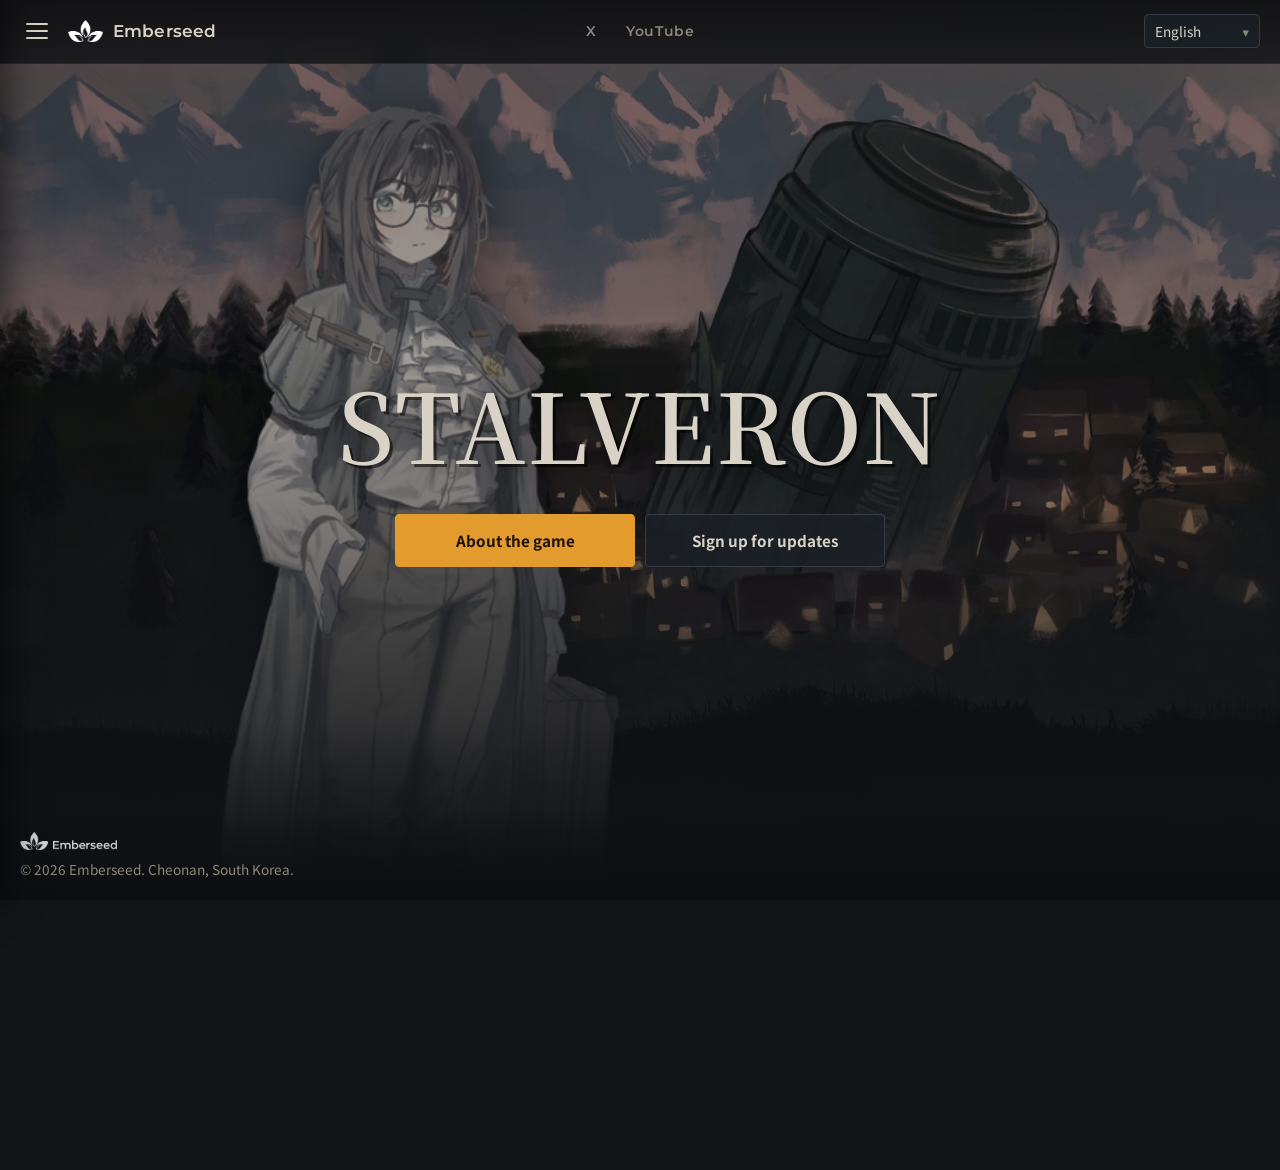
==== commit 1f5dbc60: "첫 화면 버튼 = flex 묶음(폭 무관 가운데) · color-scheme dark(강제 다크 모드 색 뒤집힘 방지) · 터치 기기는 폼 틀 2600" ====
--- a/index.html
+++ b/index.html
@@ -3,6 +3,7 @@
 <head>
 <meta charset="utf-8">
 <meta name="viewport" content="width=device-width, initial-scale=1">
+<meta name="color-scheme" content="dark">
 <title data-i18n="home.title">Emberseed — 인디 게임 개발팀 엠버시드</title>
 <meta name="description" data-i18n-content="home.desc" content="인디 게임 개발팀 Emberseed. 첫 작품 STALVERON을 만들고 있습니다.">
 <meta property="og:title" content="Emberseed">
@@ -70,8 +71,10 @@
   <img class="char" src="assets/img/portrait_elina.png" alt="">
   <div class="inner">
     <h1 class="game-title">STALVERON</h1>
-    <a class="btn primary" href="stalveron.html" data-i18n="nav.intro">게임 소개</a>
-    <a class="btn" href="notify.html#notify" data-notify data-i18n="btn.notify.news">소식 알림 신청</a>
+    <div class="btns">
+      <a class="btn primary" href="stalveron.html" data-i18n="nav.intro">게임 소개</a>
+      <a class="btn" href="notify.html#notify" data-notify data-i18n="btn.notify.news">소식 알림 신청</a>
+    </div>
   </div>
 </section>
 
--- a/assets/css/site.css
+++ b/assets/css/site.css
@@ -142,6 +142,10 @@
 .btn.primary:hover { background: #f0ad45; color: #1a1206; }
 .btn + .btn { margin-left: 10px; }
 .hero .btn, .notify .btn { min-width: 240px; text-align: center; }          /* 말이 바뀌어도 버튼 크기 고정 */
+.hero .btns { display: flex; flex-wrap: wrap; justify-content: center; gap: 10px; }   /* 폭이 모자라면 줄을 바꿔도 가운데 */
+.hero .btns .btn + .btn { margin: 0; }
+:root { color-scheme: dark; }
+@media (pointer: coarse) { .notify-page iframe { height: 2600px !important; } }   /* 손가락 기기 = 폼 안쪽 스크롤 없이 */
 
 /* ── 절 ── */
 .section { padding: 80px 0; border-top: 1px solid rgba(52,59,70,.45); }
@@ -280,8 +284,8 @@
   .drawer-social { display: flex; gap: 6px; padding: 10px 14px 4px; }
   .drawer-social a { color: var(--ink-dim); font-family: var(--font-en); font-weight: 600; font-size: .85rem; padding: 6px 10px; border: 1px solid var(--steel-hi); border-radius: 4px; }
   .hero .game-title { font-size: clamp(40px, 11.5vw, 120px); }
-  .hero .btn { min-width: 0; width: min(280px, 80vw); display: block; margin: 0 auto; }
-  .hero .btn + .btn { margin-top: 10px; }
+  .hero .btn { min-width: 0; width: min(280px, 80vw); }
+  .notify-page iframe { height: 2600px !important; }   /* 폰 = 폼 안쪽 스크롤 없이 페이지가 길어진다 */
   .banner { min-height: 38vh; }
   .banner .inner { padding: 96px 20px 28px; }
   .wrap { padding: 0 20px; }
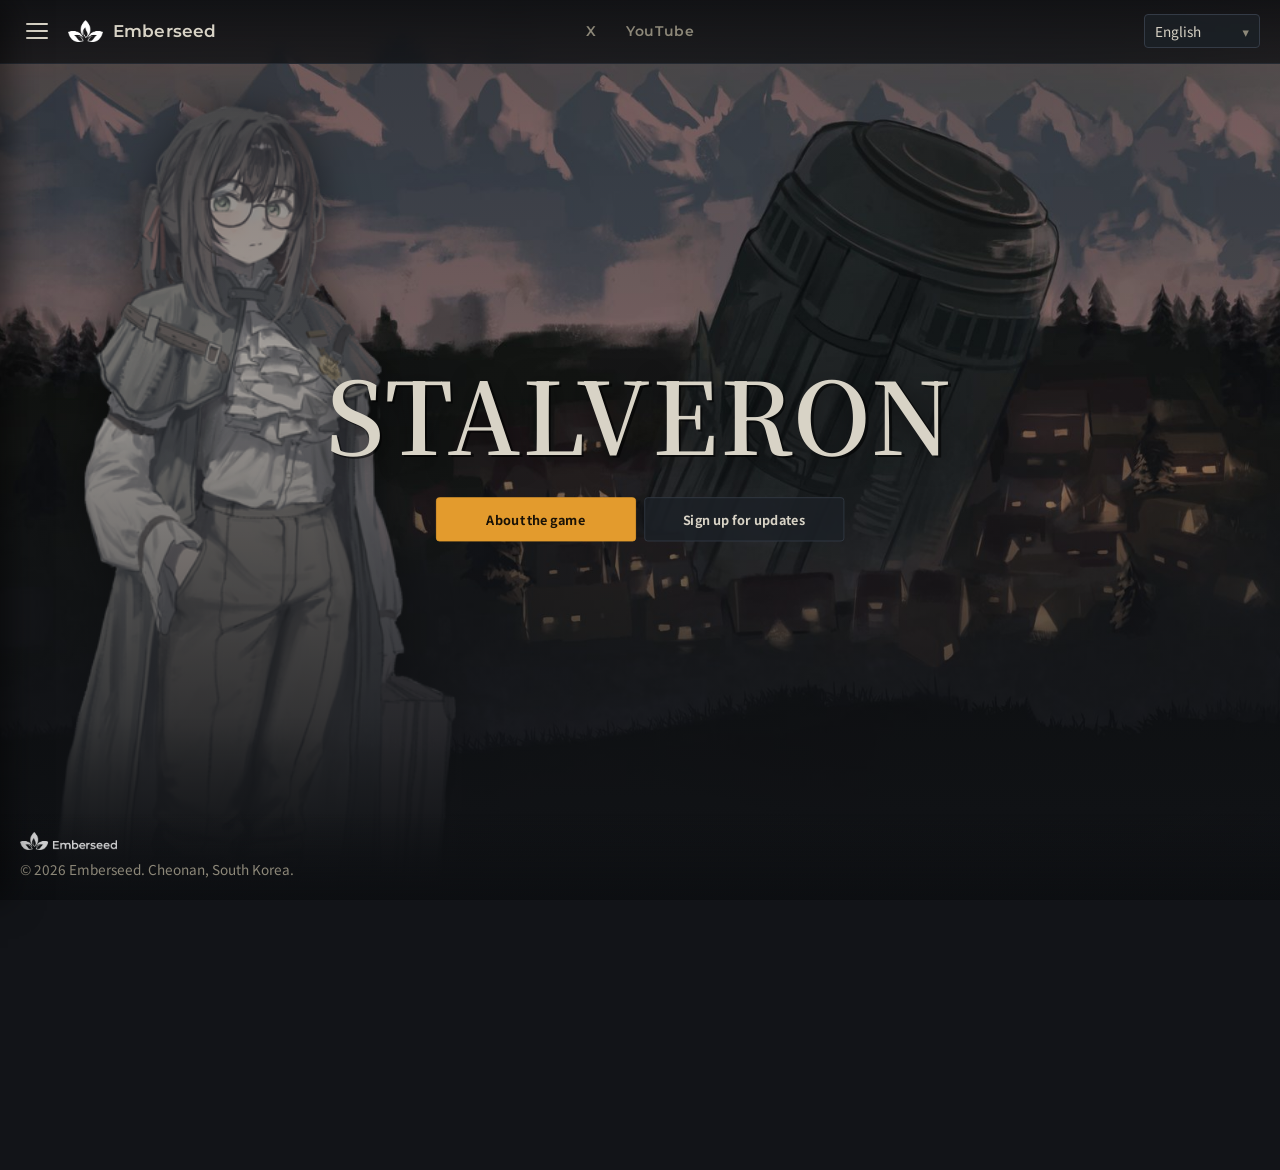
==== commit 5b2a524f: "첫 화면 = 1920×1080 무대를 창에 맞춰 통째로 확대·축소(엘리나·글자·버튼 상대 자리 고정) · 폰은 세로 배치 그대로" ====
--- a/index.html
+++ b/index.html
@@ -68,6 +68,7 @@
 </aside>
 
 <section class="hero">
+  <div class="stage">
   <img class="char" src="assets/img/portrait_elina.png" alt="">
   <div class="inner">
     <h1 class="game-title">STALVERON</h1>
@@ -75,6 +76,7 @@
       <a class="btn primary" href="stalveron.html" data-i18n="nav.intro">게임 소개</a>
       <a class="btn" href="notify.html#notify" data-notify data-i18n="btn.notify.news">소식 알림 신청</a>
     </div>
+  </div>
   </div>
 </section>
 
--- a/assets/css/site.css
+++ b/assets/css/site.css
@@ -96,13 +96,9 @@
   position: relative; min-height: 100vh; display: grid; place-items: center; text-align: center;
   background: var(--ground) url("../img/hero_dawn.jpg") center / cover no-repeat;
 }
-.hero::after {
-  content: ""; position: absolute; inset: 0;
-  background: linear-gradient(to bottom, rgba(18,20,24,.35) 0%, rgba(18,20,24,.15) 40%, rgba(18,20,24,.92) 100%);
-}
 .hero .inner { position: relative; z-index: 1; padding: 120px 24px 80px; }
 /* 게임 타이틀 화면 그대로(scenes/title_screen.gd _apply_ink_theme) = 명조 · 종이빛 · 검은 그림자 · 호박 부제 */
-.hero .game-title { font-family: "Noto Serif KR", serif; font-weight: 600; font-size: clamp(64px, 7.5vw, 120px); line-height: 1.05; letter-spacing: .02em; color: #d8d3c6; text-shadow: 3px 3px 0 rgba(0,0,0,.55), 0 6px 30px rgba(0,0,0,.5); margin: 0 0 40px; }
+.hero .game-title { font-family: "Noto Serif KR", serif; font-weight: 600; font-size: 120px; line-height: 1.05; letter-spacing: .02em; color: #d8d3c6; text-shadow: 3px 3px 0 rgba(0,0,0,.55), 0 6px 30px rgba(0,0,0,.5); margin: 0 0 40px; }
 .hero .lead { font-size: 1.25rem; margin-bottom: .3em; }
 .hero .sub { color: var(--ink-dim); font-size: .95rem; margin-bottom: 36px; }
 /* 회사 첫 화면 = 한 화면(스크롤 없음) · 왼쪽 엘리나 */
@@ -110,15 +106,17 @@
 body.home .hero { height: 100vh; min-height: 0; }
 body.home .footer { position: fixed; left: 0; right: 0; bottom: 0; border-top: 0; padding: 18px 0; background: linear-gradient(to top, rgba(12,14,17,.85), rgba(12,14,17,0)); z-index: 2; }
 body.home .footer .wrap { justify-content: flex-start; max-width: none; padding: 0 20px; }   /* 맨 왼쪽 아래 */
+/* 첫 화면 = 1920×1080 무대 한 장을 창에 맞춰 통째로 확대·축소(--s = site.js) → 창을 바꿔도 엘리나·글자·버튼의 상대 자리가 같다 */
+.hero .stage { position: absolute; left: 50%; top: 50%; width: 1920px; height: 1080px; transform: translate(-50%, -50%) scale(var(--s, 1)); transform-origin: center; }
+.hero .stage::after { content: ""; position: absolute; inset: 0; z-index: 1; background: linear-gradient(to bottom, rgba(18,20,24,.35) 0%, rgba(18,20,24,.15) 40%, rgba(18,20,24,.92) 100%); }   /* 어둠 = 배경·엘리나 위, 글자·버튼 아래 */
+.hero .stage .inner { position: absolute; left: 50%; top: 50%; transform: translate(-50%, -50%); padding: 0; width: max-content; z-index: 2; }
 .hero .char {
-  /* 상반신만 크게 = 전신 그림을 2배로 키워 화면 아래로 내린다(머리~허리만 보임) */
-  position: absolute; left: -1vw; bottom: -30vh; height: 140vh; width: auto; z-index: 0;   /* 0 = 배경 어둠(::after) 아래 → 같은 톤을 받는다 · 머리 꼭대기 ≈ 화면 14% */
+  position: absolute; left: -19px; bottom: -324px; height: 1512px; width: auto; z-index: 0;   /* = 1080 기준 140vh · 머리 꼭대기 ≈ 14% */
   filter: brightness(.86) saturate(.85) contrast(.96) drop-shadow(0 8px 26px rgba(0,0,0,.55));
   -webkit-mask-image: linear-gradient(to bottom, #000 64%, rgba(0,0,0,0) 79%);
-  mask-image: linear-gradient(to bottom, #000 64%, rgba(0,0,0,0) 79%);              /* 허벅지 아래는 땅 어둠에 녹인다 */
+  mask-image: linear-gradient(to bottom, #000 64%, rgba(0,0,0,0) 79%);
   pointer-events: none;
 }
-@media (max-width: 1100px) { .hero .char { height: 70vh; left: 0; opacity: .85; } }
 @media (max-width: 820px) { .hero .char { display: none; } }
 
 /* ── 작은 배너(하위 페이지 머리) ── */
@@ -283,6 +281,9 @@
   .lang-cur { min-width: 0; padding: 5px 8px; }
   .drawer-social { display: flex; gap: 6px; padding: 10px 14px 4px; }
   .drawer-social a { color: var(--ink-dim); font-family: var(--font-en); font-weight: 600; font-size: .85rem; padding: 6px 10px; border: 1px solid var(--steel-hi); border-radius: 4px; }
+  .hero .stage { display: contents; }
+  .hero .stage::after { position: absolute; inset: 0; }
+  .hero .stage .inner { position: static; transform: none; width: auto; padding: 120px 24px 80px; }
   .hero .game-title { font-size: clamp(40px, 11.5vw, 120px); }
   .hero .btn { min-width: 0; width: min(280px, 80vw); }
   .notify-page iframe { height: 2600px !important; }   /* 폰 = 폼 안쪽 스크롤 없이 페이지가 길어진다 */
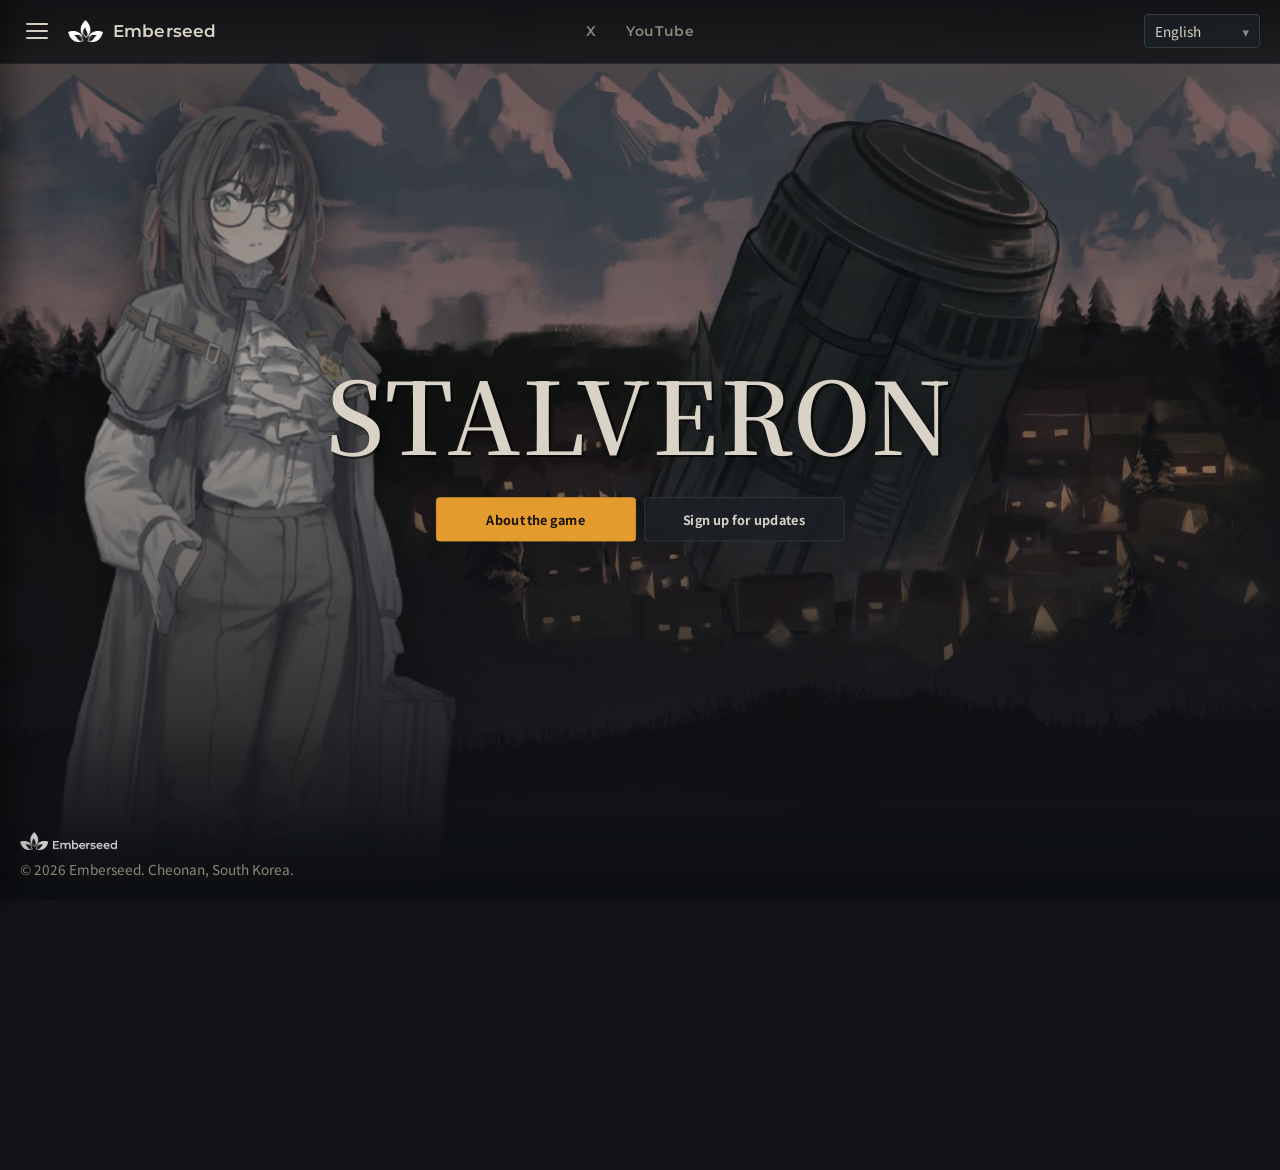
==== commit 94b05dd1: "사전(i18n.js) 주소에 판 번호(?v=20261106) — 번역을 고친 날 옛 사전이 10분간 캐시로 남던 것 방지 Co-Authored-By: Claude Fable 5.1" ====
--- a/index.html
+++ b/index.html
@@ -89,7 +89,7 @@
   </div>
 </footer>
 
-<script src="assets/i18n.js"></script>
+<script src="assets/i18n.js?v=20261106"></script>
 <script src="assets/site.js"></script>
 </body>
 </html>
--- a/assets/css/site.css
+++ b/assets/css/site.css
@@ -77,6 +77,7 @@
 .drawer-nav .sub a:hover, .drawer-nav .sub a.on { color: var(--amber); }
 .drawer-nav .bottom { margin-top: auto; border-top: 1px solid rgba(52,59,70,.6); padding-top: 12px; display: flex; flex-direction: column; }
 .notify-page { padding: 12px; }
+.notify-page iframe { display: block; max-width: 760px; margin: 0 auto; }   /* 폼 틀 = 최대 760 · 창이 더 넓어도 안 움직인다 */
 /* 언어 전환기(드롭다운) */
 .lang { position: relative; }
 .lang-cur { display: flex; align-items: center; justify-content: space-between; gap: 6px; min-width: 116px; background: rgba(28,32,38,.85); border: 1px solid var(--steel-hi); color: var(--ink); border-radius: 4px; padding: 6px 10px; font-size: .85rem; font-family: inherit; cursor: pointer; }
@@ -310,3 +311,27 @@
   .notify { padding: 28px 20px; }
   .btn + .btn { margin-left: 0; margin-top: 10px; }
 }
+
+/* Astra cast lighting A */
+.cast { margin-top:38px; }
+.cast {gap:44px 30px;}
+.cast .frame {overflow:visible;border-radius:1px;border:1px solid #45474a;background:#090b0d;box-shadow:0 14px 26px #0009,inset 0 0 0 5px #141619,inset 0 0 0 6px #3a3b3c;}
+.cast .frame img {inset:9px;width:calc(100% - 18px);height:calc(100% - 18px);filter:brightness(.84) saturate(.8);}
+.cast .frame::before {content:'';position:absolute;z-index:4;top:-18px;left:32%;width:36%;height:8px;border-radius:3px 3px 2px 2px;background:linear-gradient(#454647,#161719 60%,#f0dfb8 65%,#c39e64);border:1px solid #52504a;box-shadow:0 3px 7px #f6d99c65,0 8px 22px #e9bf6f25;}
+.cast .frame::after {content:'';position:absolute;inset:7px;pointer-events:none;z-index:2;background:radial-gradient(ellipse 80% 75% at 50% -5%,#ffe3ad33,transparent 75%),linear-gradient(110deg,#ffffff08,transparent 40%,#0003);border:1px solid #d6b67c40;box-shadow:inset 0 1px 10px #f8dba81a;}
+.cast .frame figcaption {z-index:3;left:9px;right:9px;bottom:9px;height:143px;padding:28px 16px 12px;background:linear-gradient(transparent,#0c0e11ee 32%,#0c0e11 78%);}
+.cast .frame figcaption strong {font-size:24px;}
+.cast .frame figcaption em {font-size:12px;margin-bottom:4px;}
+.cast .frame figcaption q {font-size:13px;line-height:1.55;}
+.cast .frame.censored {background:radial-gradient(ellipse at 50% 20%,#22272c,#0a0c0f 65%);border-color:#30353a;box-shadow:0 14px 26px #0009,inset 0 0 0 5px #111417,inset 0 0 0 6px #2b3035;}
+.cast .frame.censored::before {background:linear-gradient(#34383c,#14171a 65%,#3b3d3d 66%,#222629);border-color:#353a3f;box-shadow:0 3px 7px #000a;}
+.cast .frame.censored::after {border-color:#6a798524;background:linear-gradient(115deg,#a1bdd00a,transparent 40%,#0004);box-shadow:inset 0 0 22px #0009;}
+.cast .censored .presence {position:absolute;inset:9px;overflow:hidden;background:repeating-linear-gradient(90deg,transparent 0 3px,#9da8b403 3px 4px);}
+.cast .presence svg {width:100%;height:100%;opacity:.58;filter:blur(3px);}
+.cast .frame.censored figcaption em {color:#aaa28e;}
+.cast .frame.censored figcaption strong {color:#c9c8c1;}
+@media(max-width:820px){.cast{grid-template-columns:repeat(2,minmax(0,1fr));gap:36px 16px}.cast .frame{aspect-ratio:3/5}.cast .frame figcaption{height:133px;padding:25px 8px 8px}.cast .frame figcaption em{font-size:10px}.cast .frame figcaption strong{font-size:20px}.cast .frame figcaption q{font-size:11px;line-height:1.45}}
+
+/* Astra UNKNOWN stamp — approved dry-ink A */
+.cast .frame .cast-stamp {position:absolute;inset:auto;z-index:3;left:5%;top:40%;width:90%;height:auto;object-fit:contain;filter:none;opacity:.92;transform:translateY(-50%) rotate(-12deg);pointer-events:none;}
+.cast .frame figcaption {z-index:4;}
